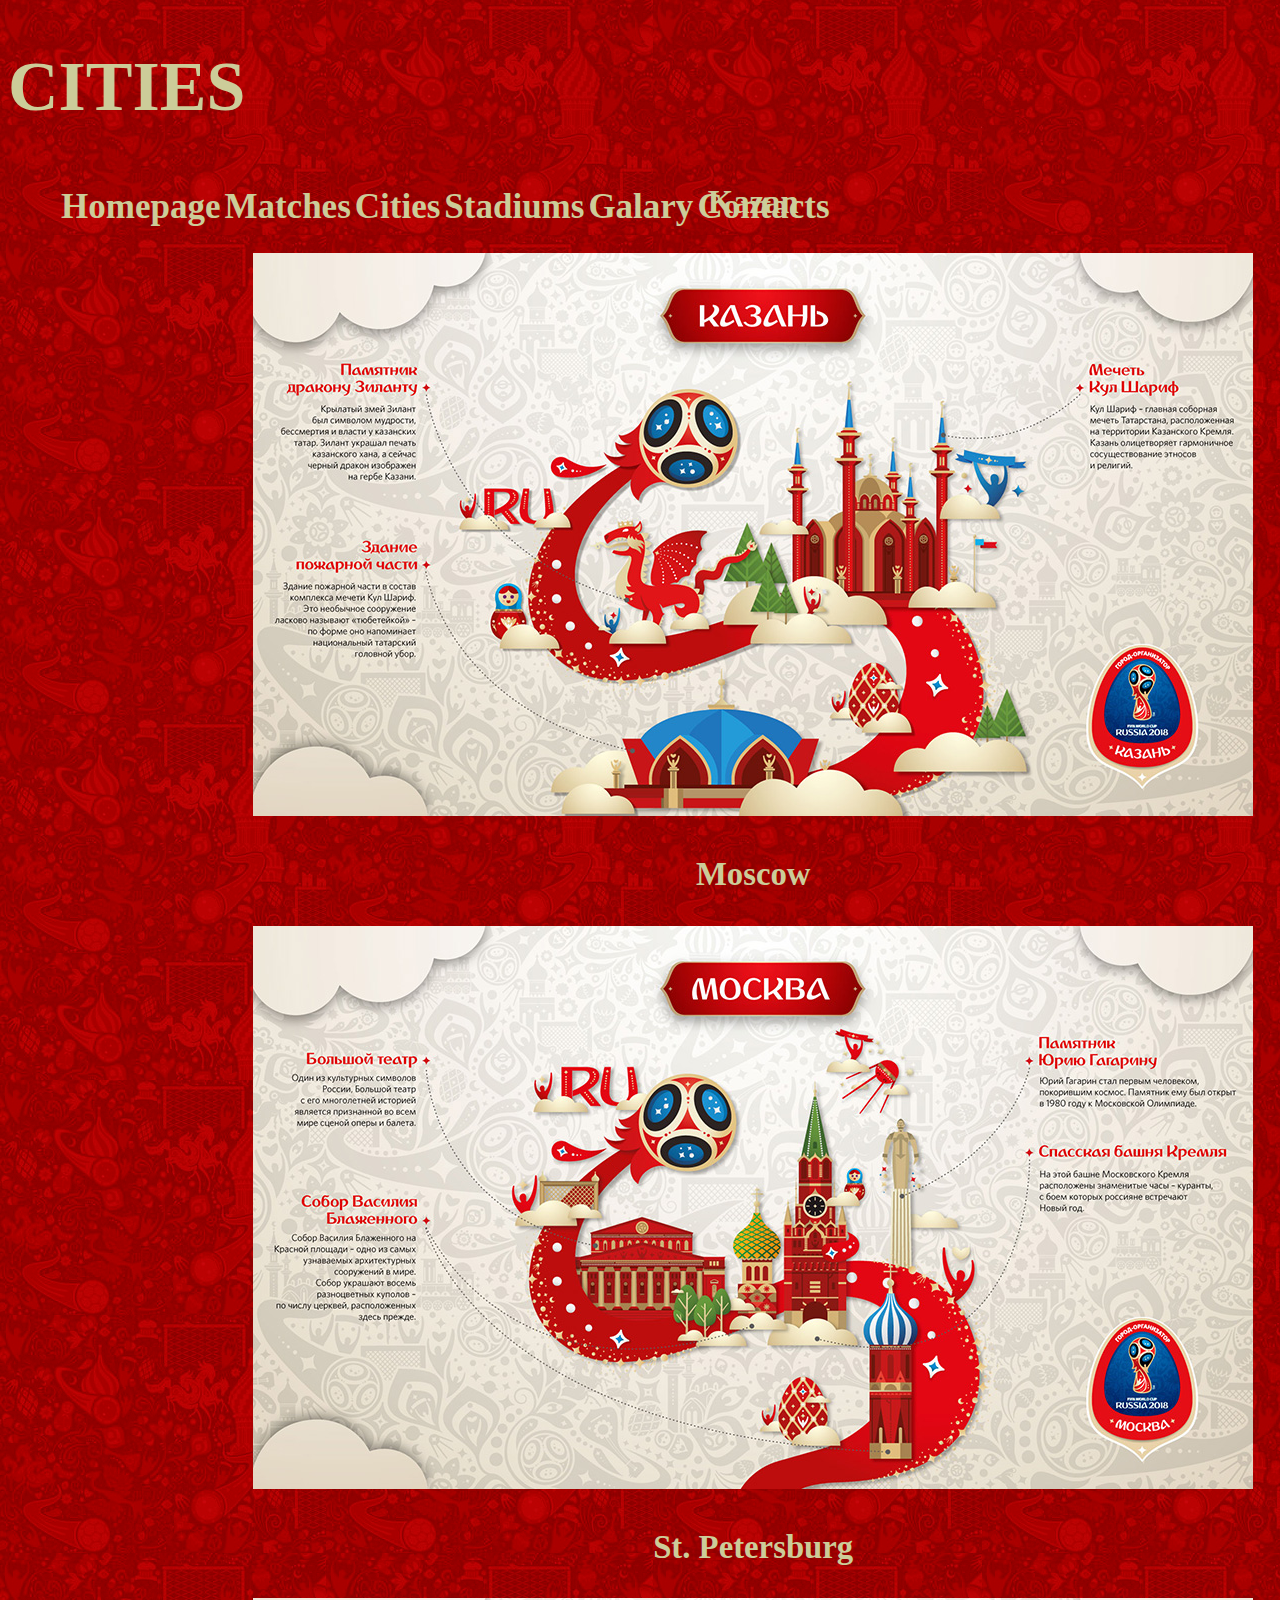
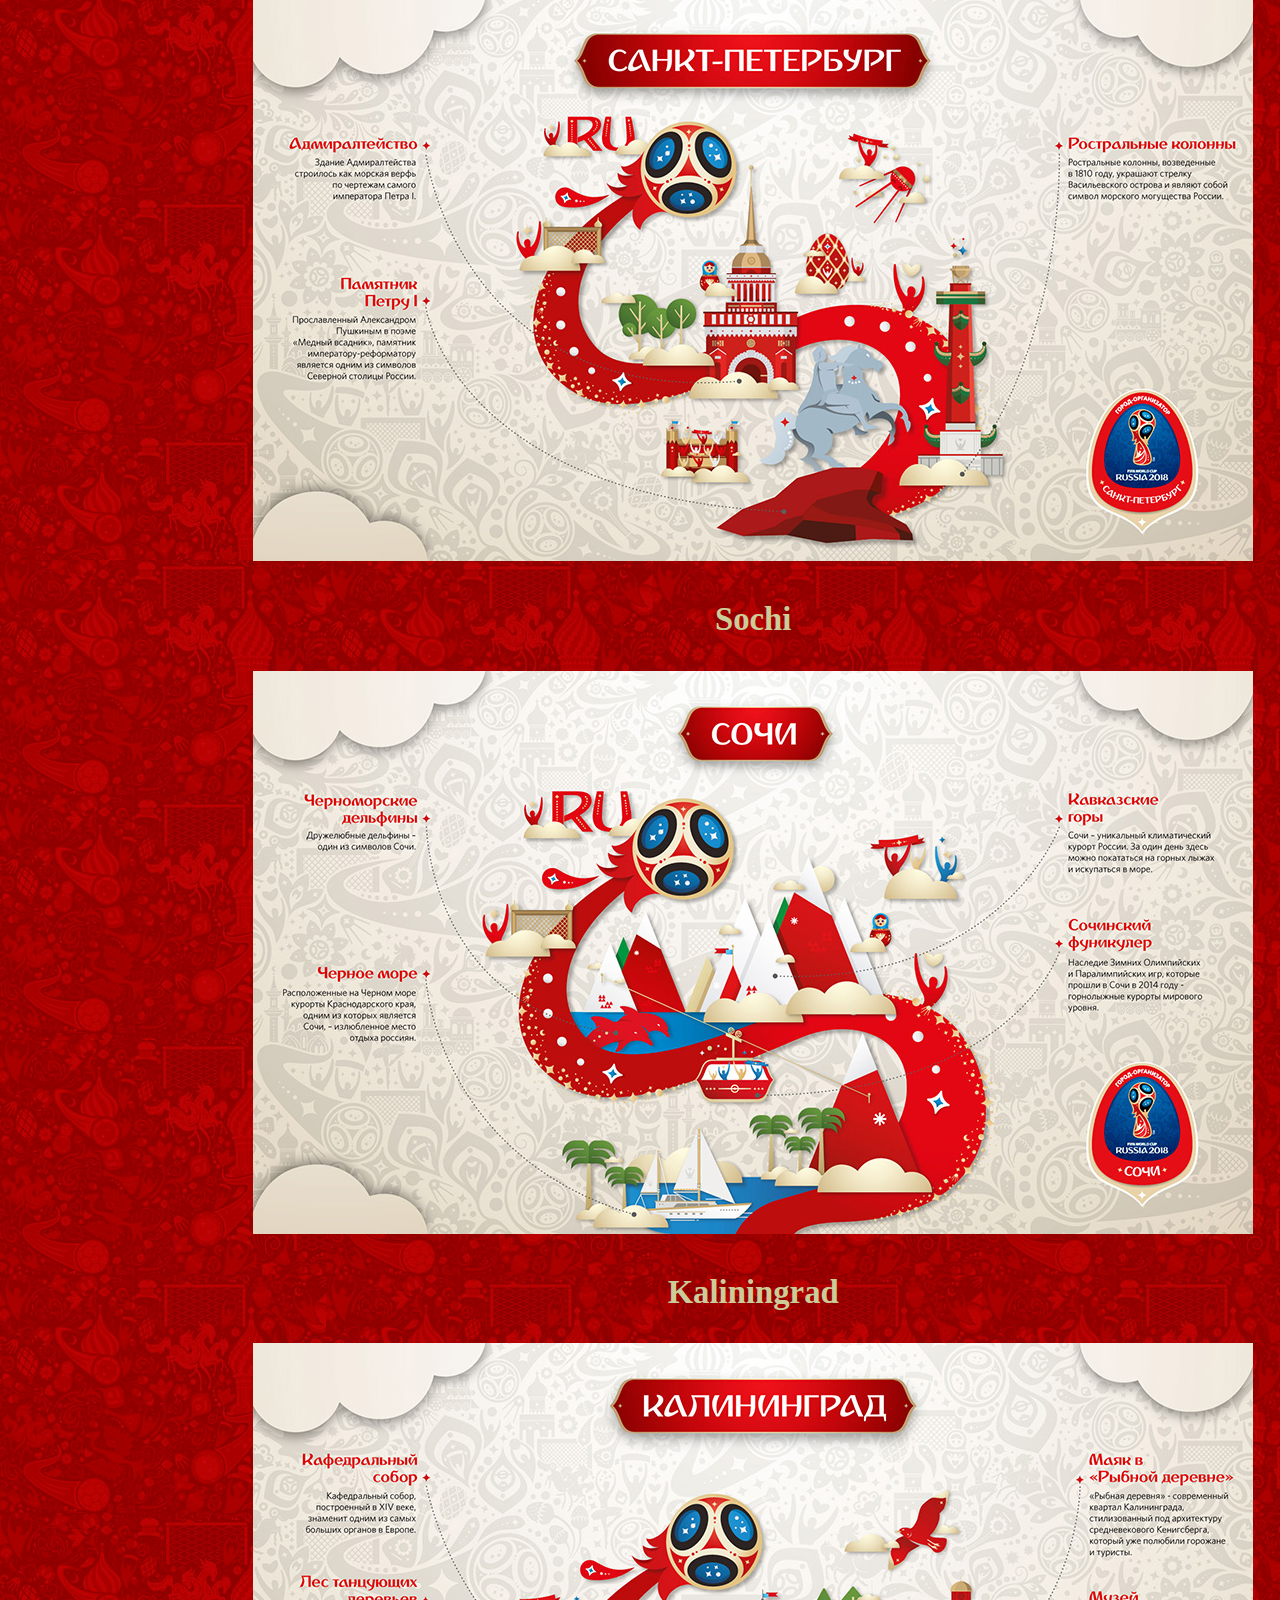
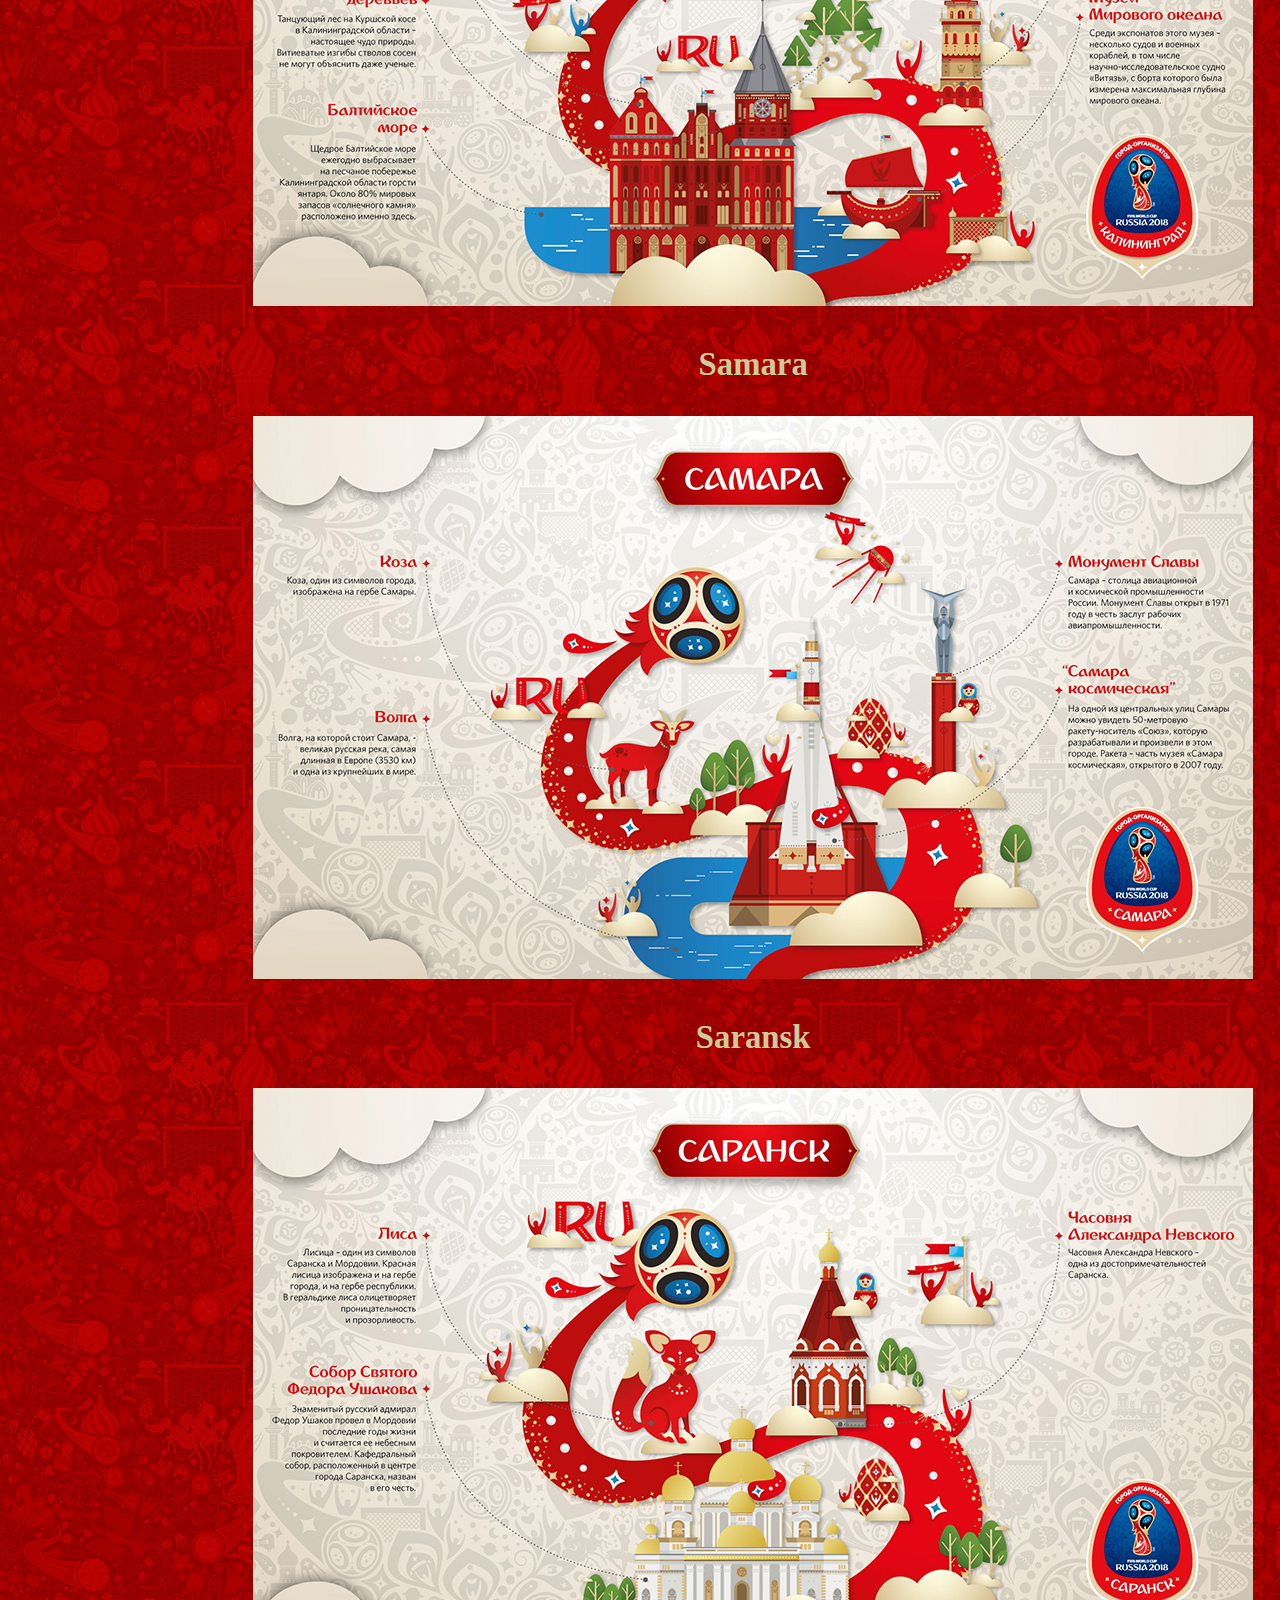
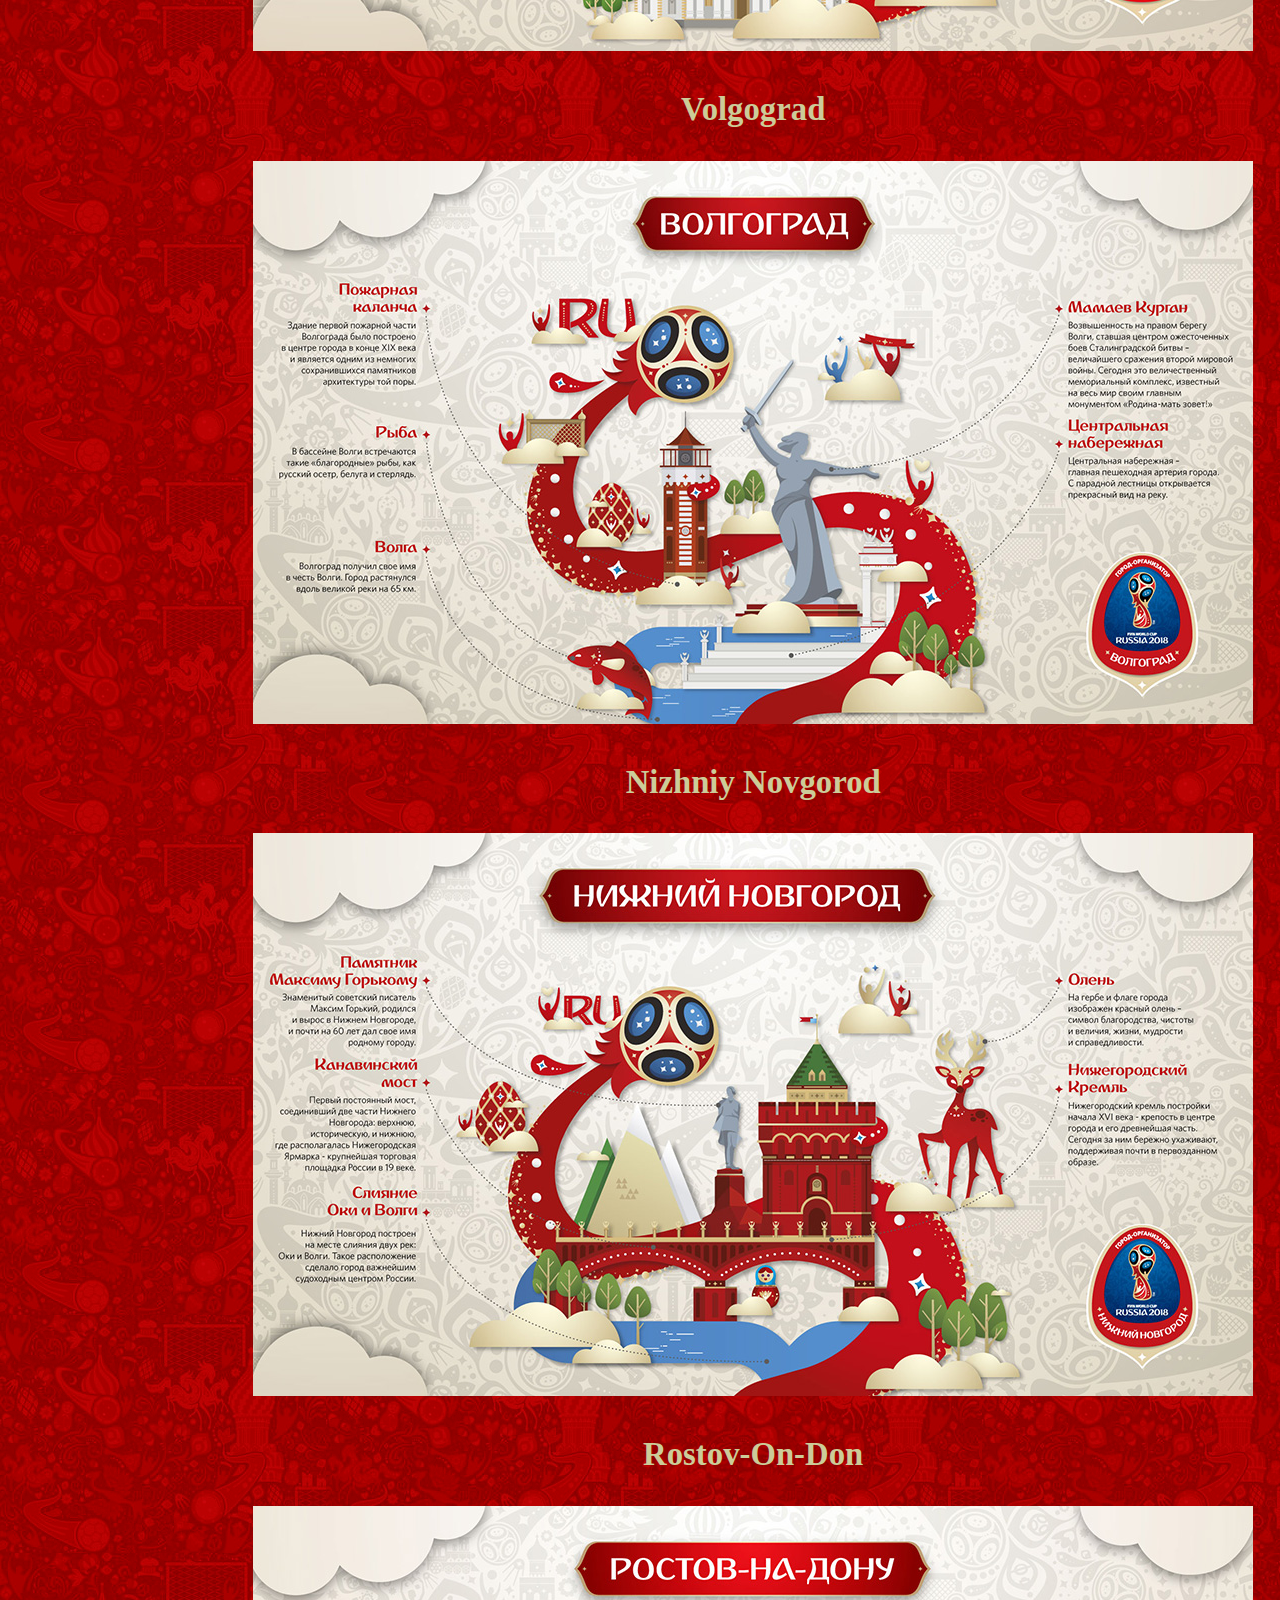
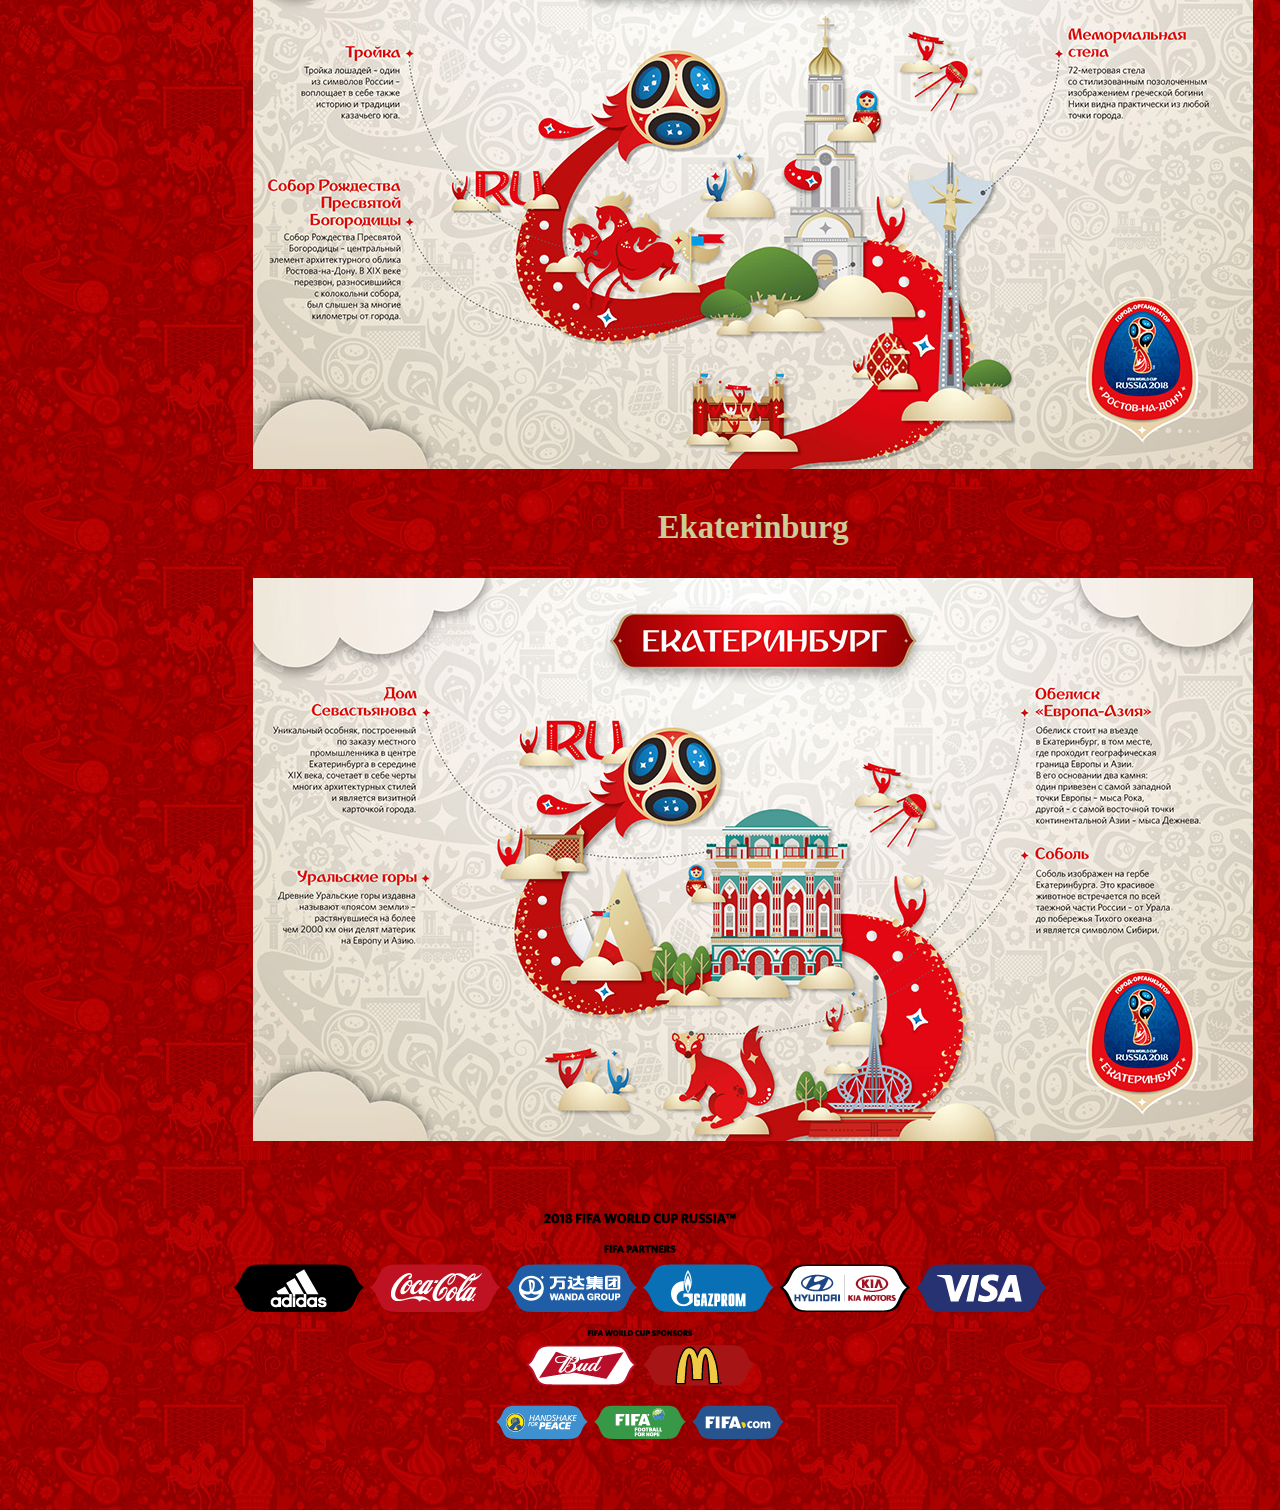
==== target/WorldCup2018Proj-1.0-SNAPSHOT/worldcup/cities.html @ dd2c5b18 "first pushing to the git repository" ====
<!DOCTYPE html>
<html>
<head>
	<title>Cities</title>
	<link rel="stylesheet" type="text/css" href="style.css">
</head>
<body>
<div id="container">
	<div id="header">
		<h1>CITIES</h1>
	</div>

	<div id="navigation">
	<table>
	<td><h3><a href="homepage.html">Homepage</a></h3></td>
	<td><h3><a href="matches.html">Matches</a></h3></td>
	<td><h3><a href="cities.html">Cities</a></h3></td>
	<td><h3><a href="stadiums.html">Stadiums</a></h3></td>
	<td><h3><a href=#>Galary</a></h3></td>
	<td><h3><a href=#>Contacts</a></h3></td>
	</table>
	</div>

	<div id="content">
		<h3>Kazan</h3>
		<img src="images/kazan.jpg">
		<h3>Moscow</h3>
		<img src="images/moscow.jpg">
		<h3>St. Petersburg</h3>
		<img src="images/spb.jpg">
		<h3>Sochi</h3>
		<img src="images/sch.jpg">
		<h3>Kaliningrad</h3>
		<img src="images/kgd.jpg">
		<h3>Samara</h3>
		<img src="images/smr.jpg">
		<h3>Saransk</h3>
		<img src="images/srn.jpg">
		<h3>Volgograd</h3>
		<img src="images/vlg.jpg">
		<h3>Nizhniy Novgorod</h3>
		<img src="images/nng.jpg">
		<h3>Rostov-On-Don</h3>
		<img src="images/rnd.jpg">
		<h3>Ekaterinburg</h3>
		<img src="images/ekt.jpg">
	</div>

	<div id="footer">
	<img src="images/system/sponsors.png">
	</div>
</div>
</body>
</html>
---- target/WorldCup2018Proj-1.0-SNAPSHOT/worldcup/style.css ----
body {
     background-image: url(images/system/background.png);
     color: #CCCC99;
     font-family: DushaV5-Regular;
}

#container {
     background: clear;
     text-align: center;
     size: cover;
}

#header {
     height: 54px;
     font-size: 35px;
     text-align: left;
     margin: 0px 50px 0px 0px;
     position: relative;
}

#header span {
     margin: 0px 0px 0px 20%;
}

.userlogin {
     font-family: DushaV5-Regular;
     float: right;
     font-size: 24px;
     margin: 0px 50px 0px 0px;
     text-align: left;
}

.userlogin td {
     height: 50px;
     vertical-align: bottom;
}

#navigation {
     background: clear;
     float: left;
     margin: 50px 0px 0px 50px;
     width: 15%;
     font-size: 28px;
     text-align: left;
}

#navigation a {
     width: 230px;
     height: 50px;
     text-align: left;
     text-decoration: none;
     color: #CCCC99;
     font-size: 35px;
}

#navigation a:hover {
     color: #FFF;
}

#content {
     background: clear;
     font-size: 28px;
     float: left;
     width: 80%;
     margin: 50px 10px 0px 0px;
}
 
#kazanarena {
     background: clear;
     float: left;
     margin: 50px 20px 50px 100px;
}

#kazanarenainfo {
     background: clear;
     float: left; 
     margin: 50px 20px 50px 10px;
     text-align: left;
     color: white;
}

#clear {
     clear: both;
}
 
#footer {
     background: clear;
     width: 100%;
}
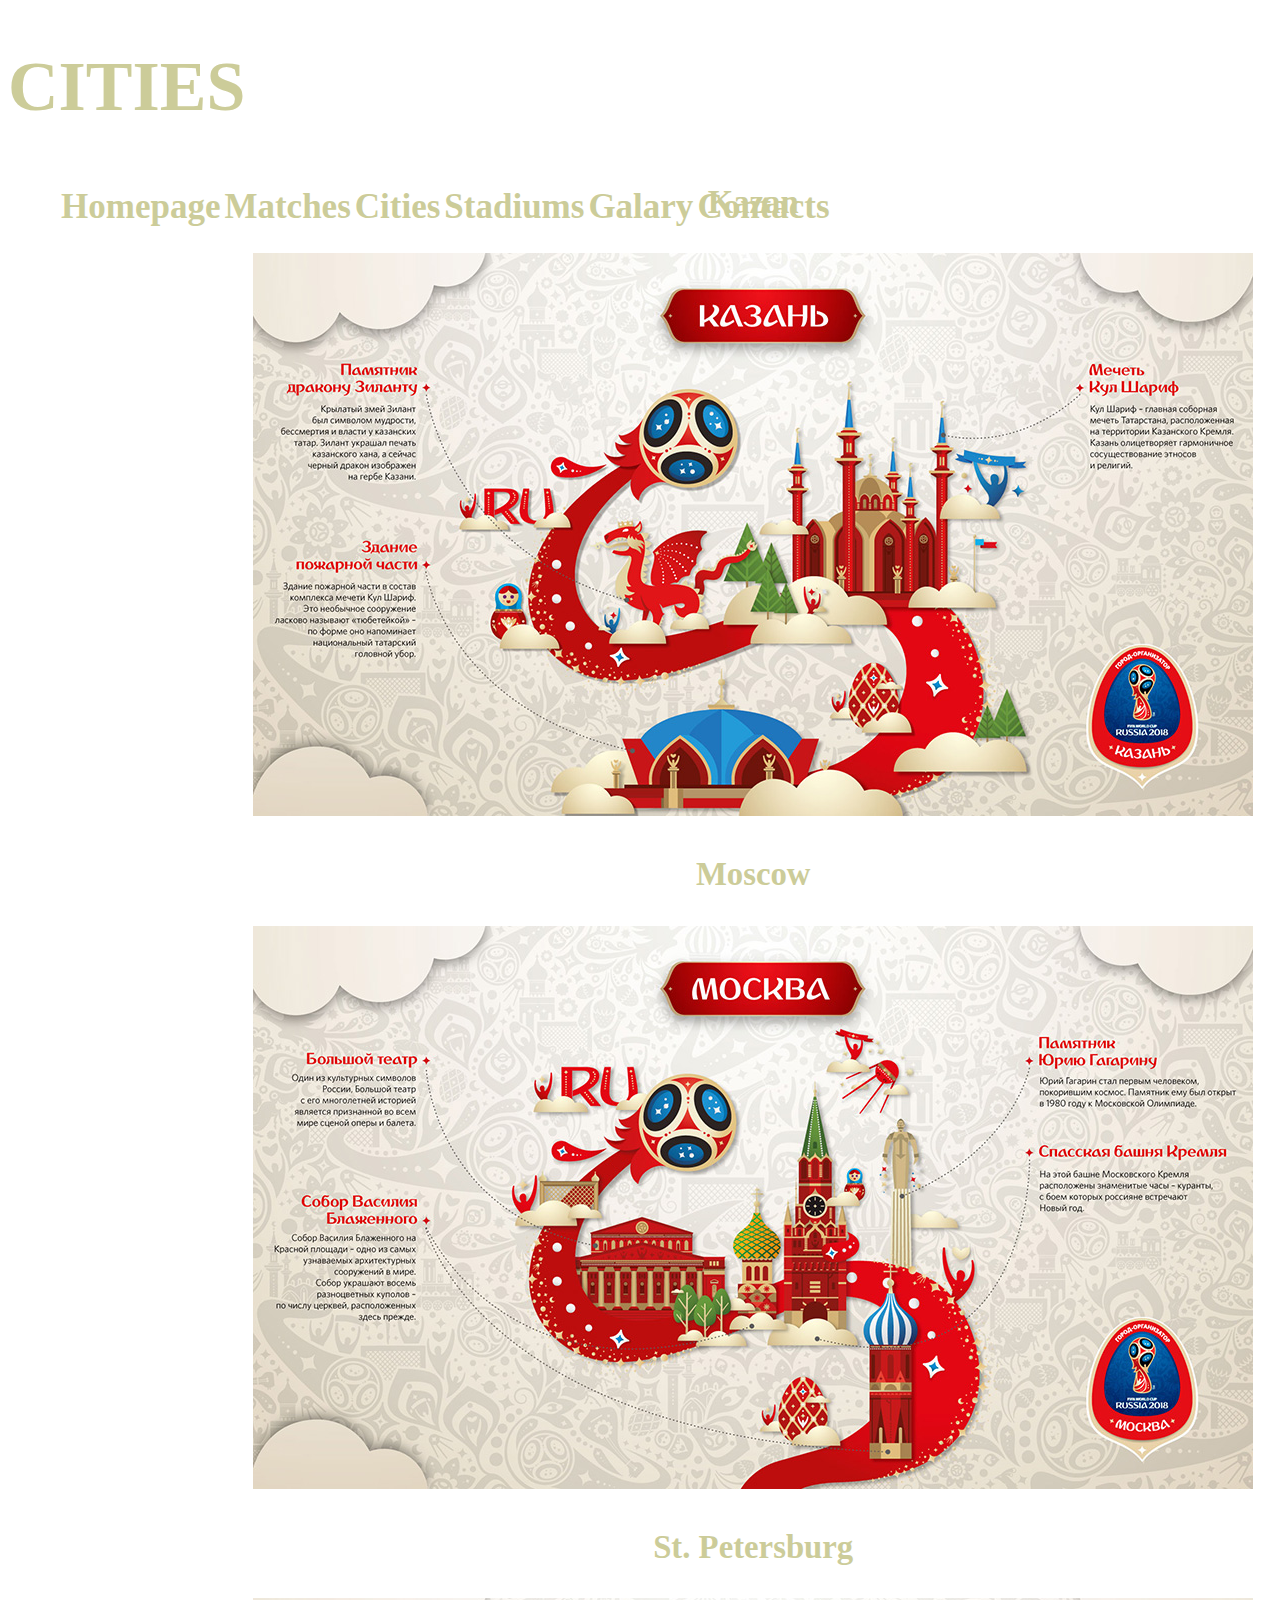
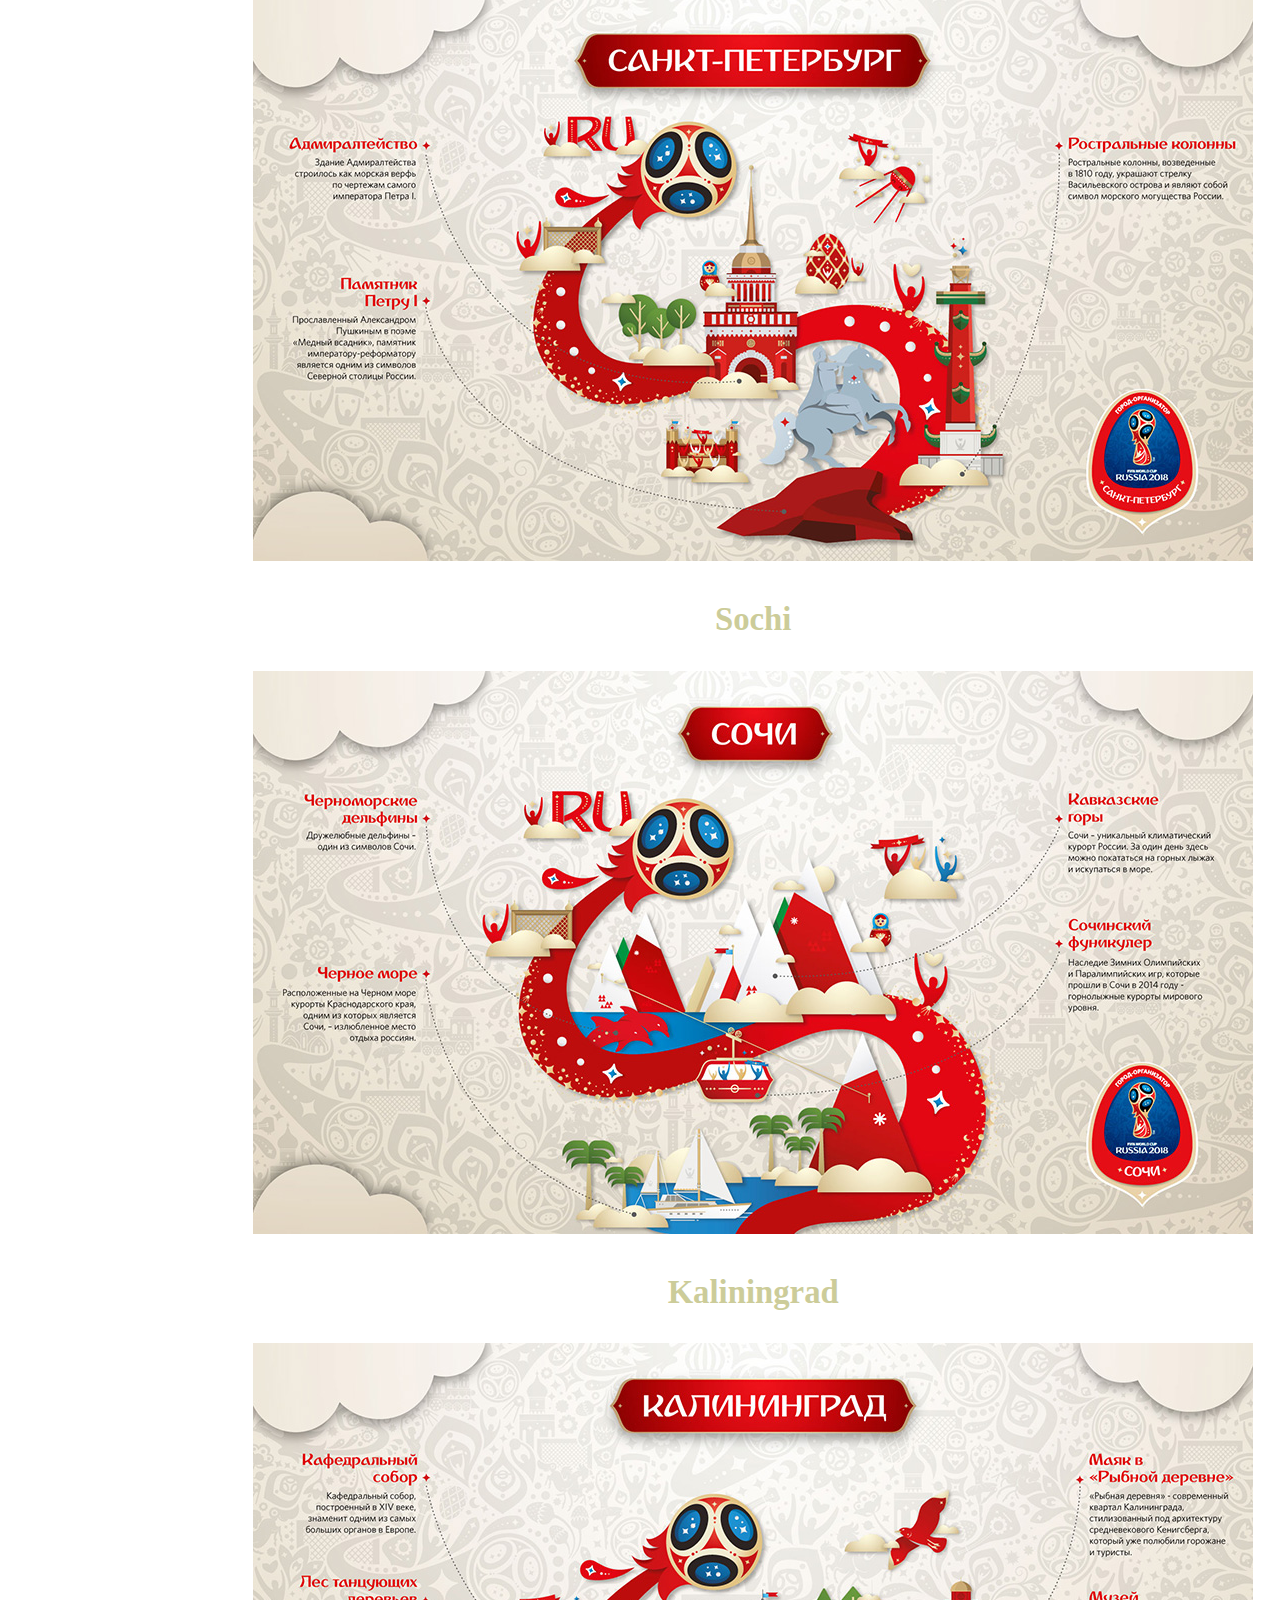
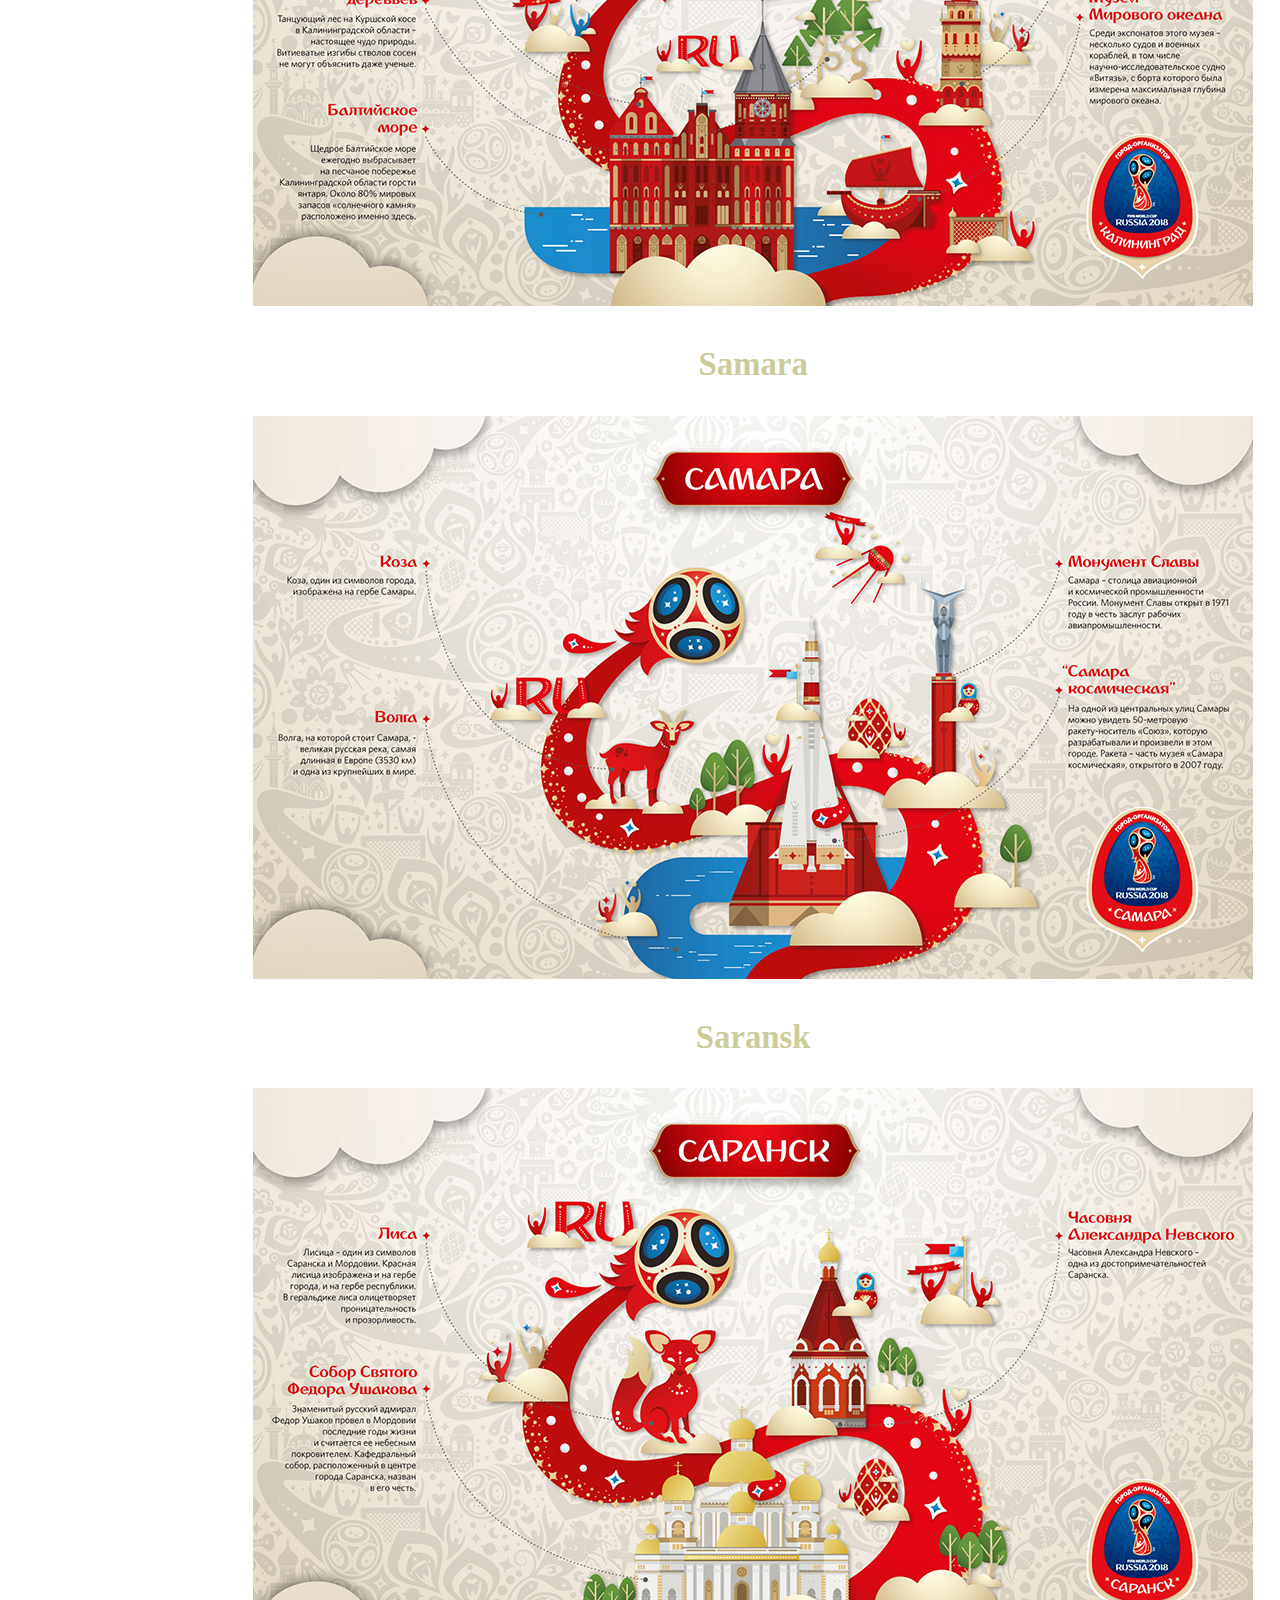
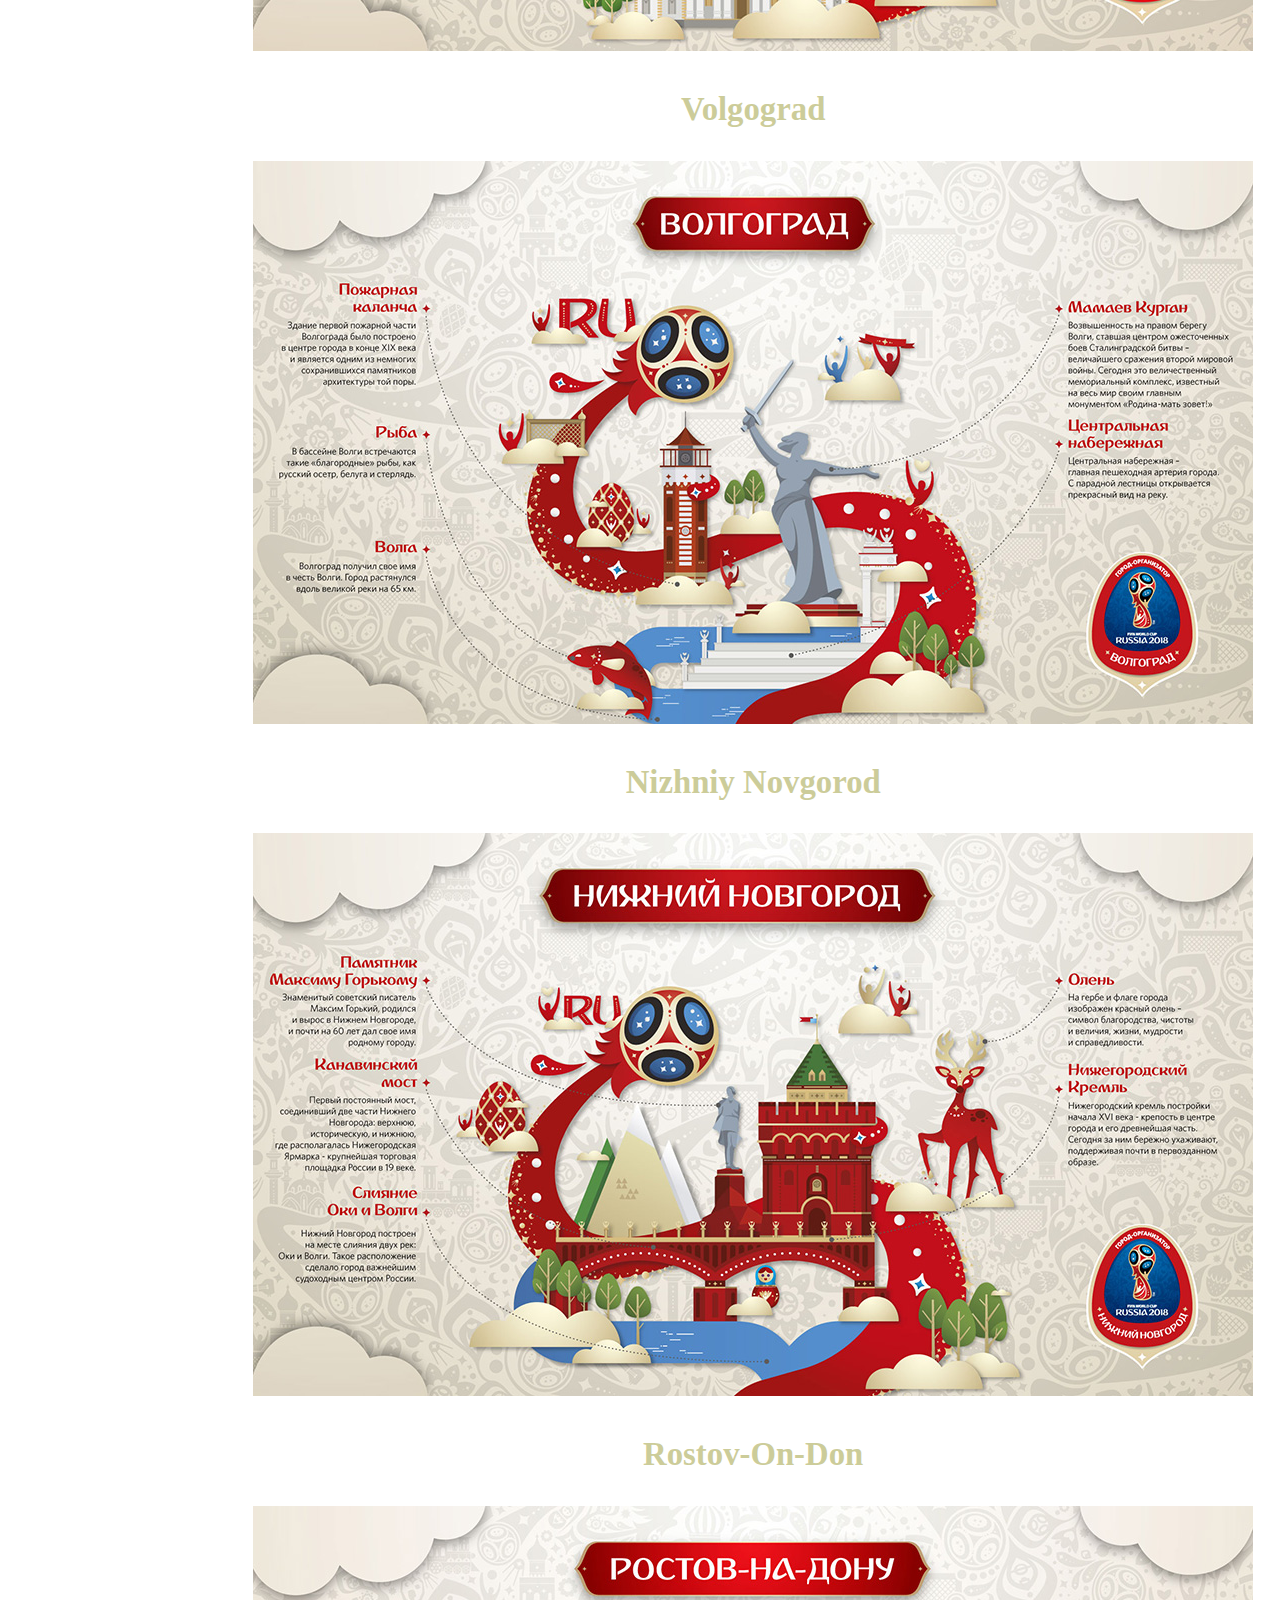
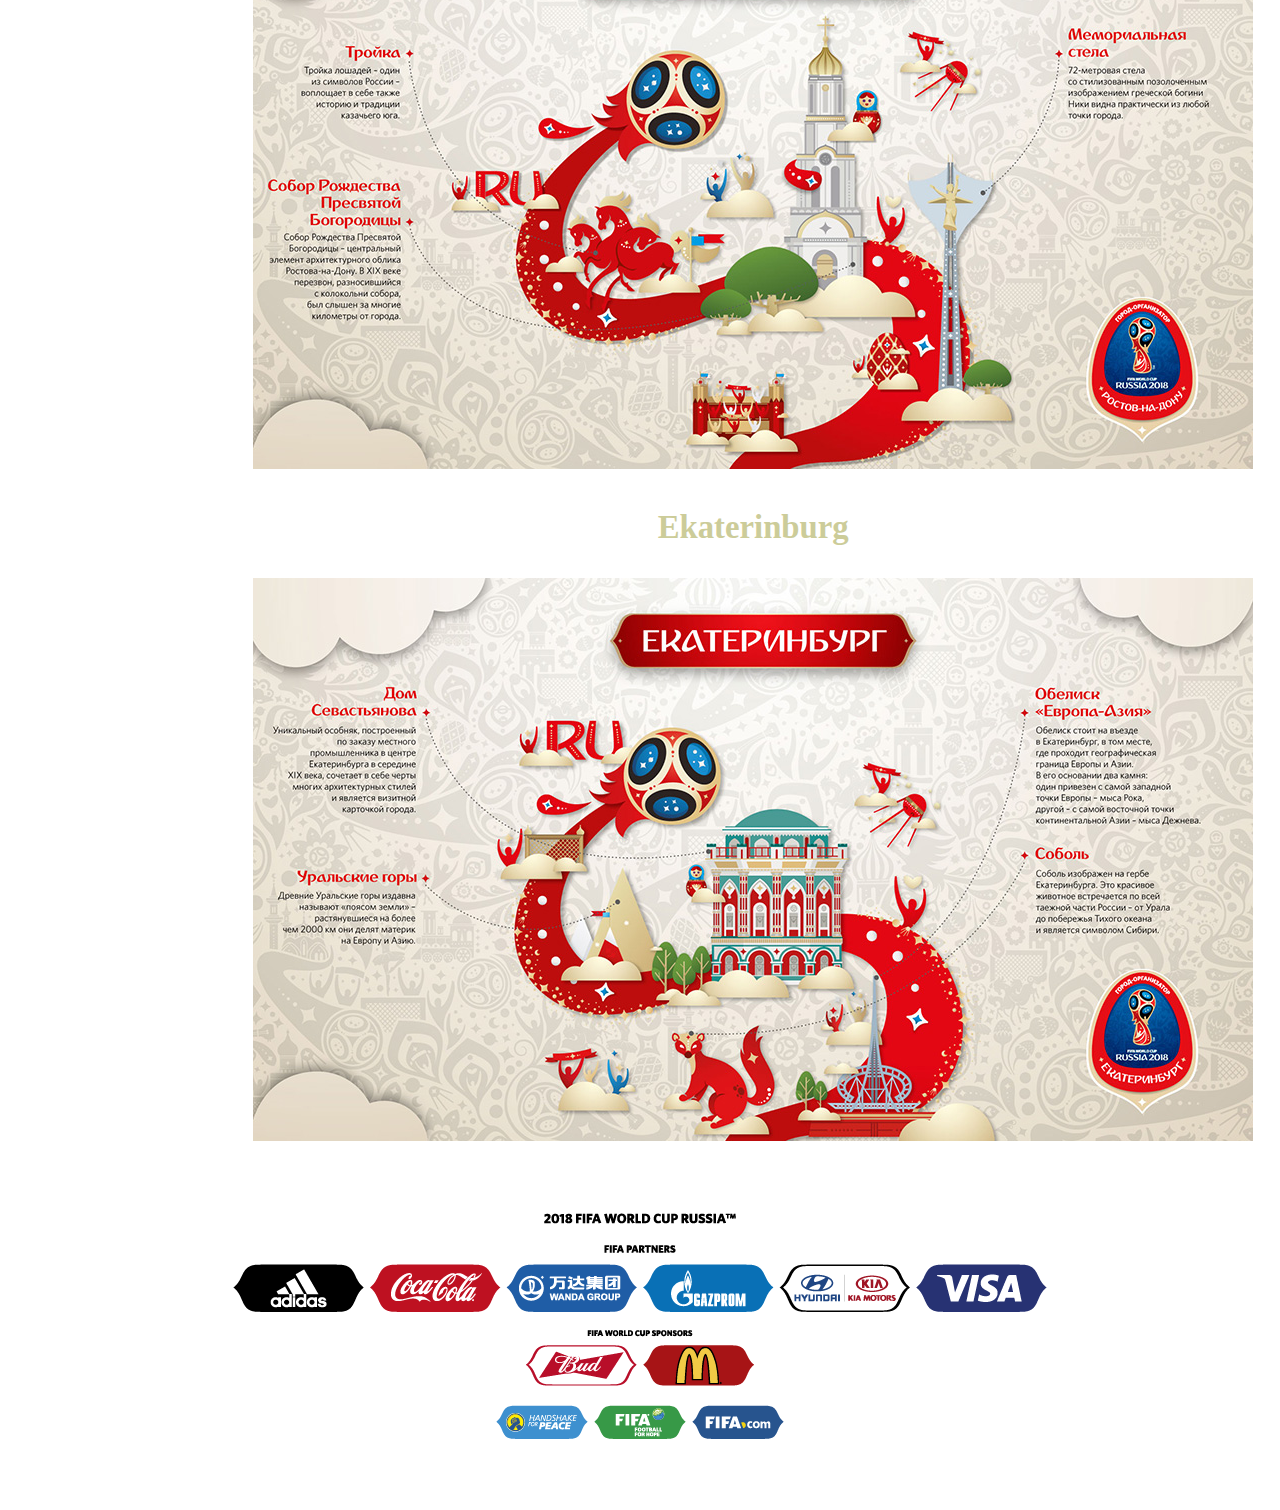
==== commit 623c701e: "implemented mvc annotations" ====
--- a/target/WorldCup2018Proj-1.0-SNAPSHOT/worldcup/cities.html
+++ b/target/WorldCup2018Proj-1.0-SNAPSHOT/worldcup/cities.html
@@ -12,7 +12,7 @@
 
 	<div id="navigation">
 	<table>
-	<td><h3><a href="homepage.html">Homepage</a></h3></td>
+	<td><h3><a href="homepage.jsp">Homepage</a></h3></td>
 	<td><h3><a href="matches.html">Matches</a></h3></td>
 	<td><h3><a href="cities.html">Cities</a></h3></td>
 	<td><h3><a href="stadiums.html">Stadiums</a></h3></td>
--- a/target/WorldCup2018Proj-1.0-SNAPSHOT/worldcup/style.css
+++ b/target/WorldCup2018Proj-1.0-SNAPSHOT/worldcup/style.css
@@ -1,5 +1,5 @@
 body {
-     background-image: url(images/system/background.png);
+     background-image: url('/worldcup/images/system/background.png');
      color: #CCCC99;
      font-family: DushaV5-Regular;
 }
